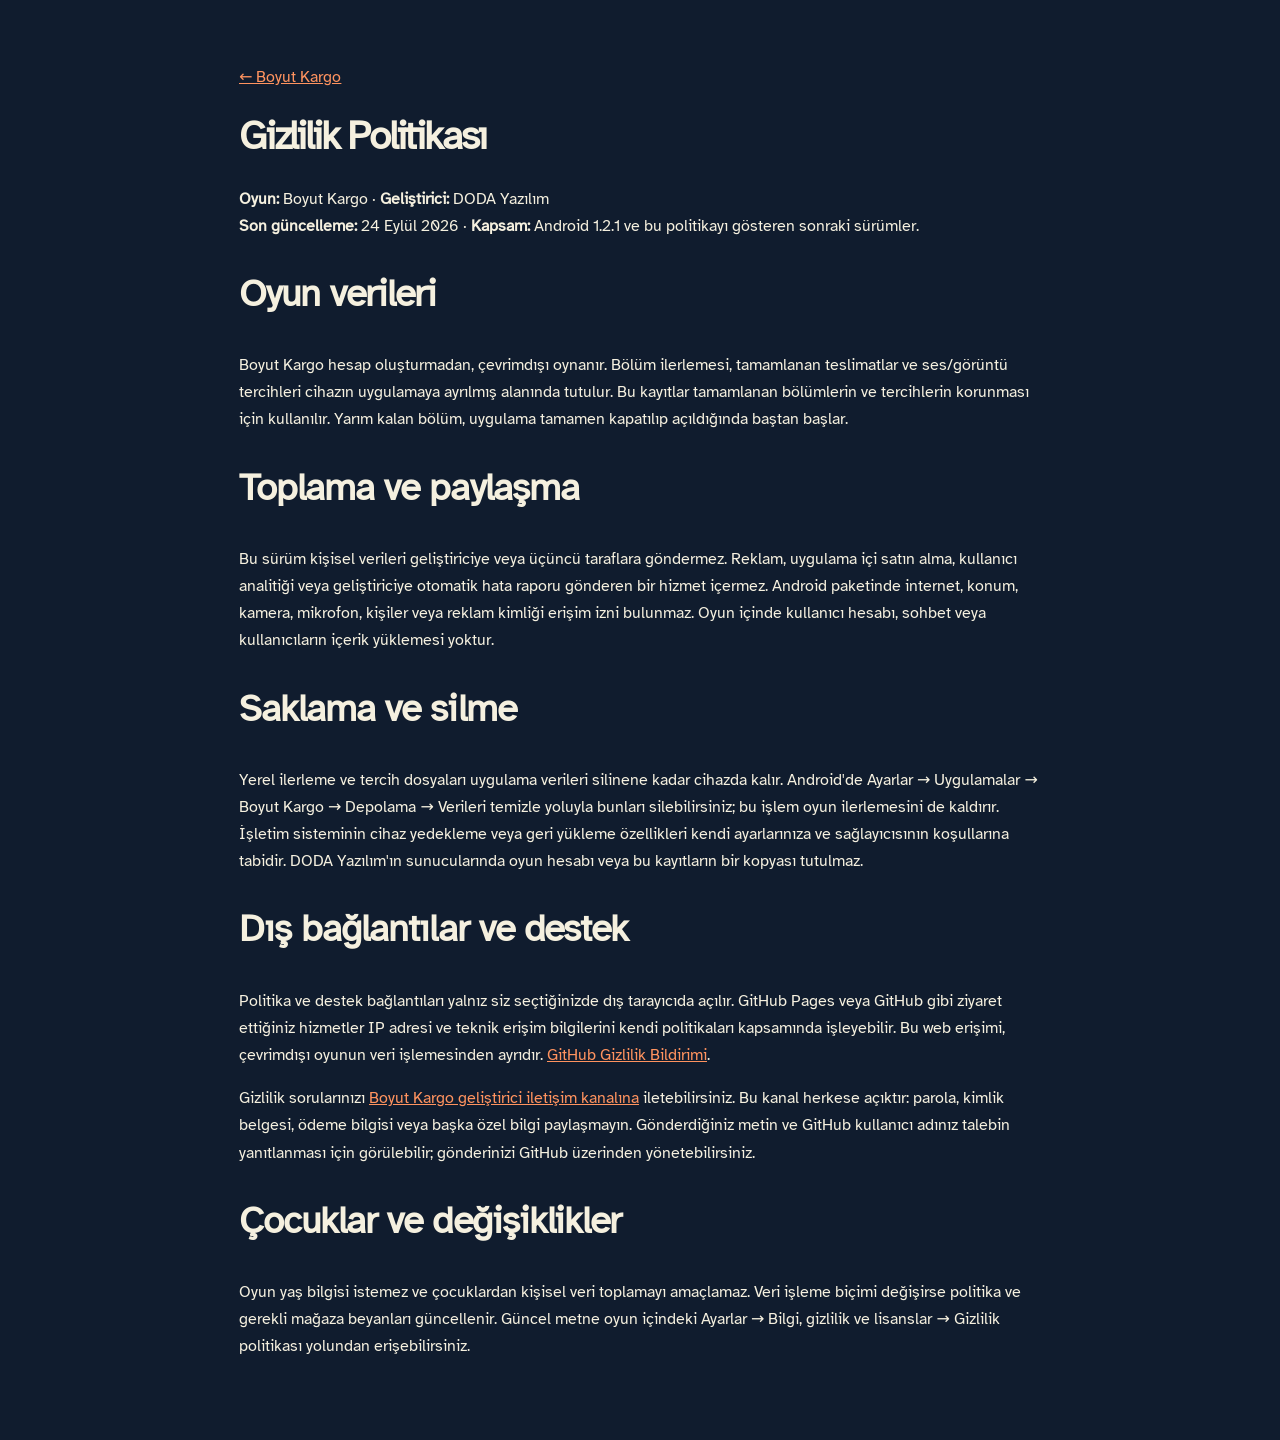
==== privacy.html @ 7e5d21e3 "Publish Boyut Kargo privacy policy for Play preparation" ====
<!doctype html>
<html lang="tr">
<head><meta charset="utf-8"><meta name="viewport" content="width=device-width,initial-scale=1"><meta name="description" content="DODA Yazılım Boyut Kargo oyununun gizlilik politikası."><title>Gizlilik Politikası — Boyut Kargo / DODA Yazılım</title><link rel="stylesheet" href="style.css"><style>.policy{max-width:850px;margin:40px auto;padding:24px;line-height:1.7}.policy h1{font-size:2.5rem}.policy h2{margin-top:2rem}.policy a{color:#ff935f}</style></head>
<body><main class="policy"><a href="./">← Boyut Kargo</a><h1>Gizlilik Politikası</h1>
<p><strong>Oyun:</strong> Boyut Kargo · <strong>Geliştirici:</strong> DODA Yazılım<br><strong>Son güncelleme:</strong> 24 Eylül 2026 · <strong>Kapsam:</strong> Android 1.2.1 ve bu politikayı gösteren sonraki sürümler.</p>
<h2>Oyun verileri</h2><p>Boyut Kargo hesap oluşturmadan, çevrimdışı oynanır. Bölüm ilerlemesi, tamamlanan teslimatlar ve ses/görüntü tercihleri cihazın uygulamaya ayrılmış alanında tutulur. Bu kayıtlar tamamlanan bölümlerin ve tercihlerin korunması için kullanılır. Yarım kalan bölüm, uygulama tamamen kapatılıp açıldığında baştan başlar.</p>
<h2>Toplama ve paylaşma</h2><p>Bu sürüm kişisel verileri geliştiriciye veya üçüncü taraflara göndermez. Reklam, uygulama içi satın alma, kullanıcı analitiği veya geliştiriciye otomatik hata raporu gönderen bir hizmet içermez. Android paketinde internet, konum, kamera, mikrofon, kişiler veya reklam kimliği erişim izni bulunmaz. Oyun içinde kullanıcı hesabı, sohbet veya kullanıcıların içerik yüklemesi yoktur.</p>
<h2>Saklama ve silme</h2><p>Yerel ilerleme ve tercih dosyaları uygulama verileri silinene kadar cihazda kalır. Android'de Ayarlar → Uygulamalar → Boyut Kargo → Depolama → Verileri temizle yoluyla bunları silebilirsiniz; bu işlem oyun ilerlemesini de kaldırır. İşletim sisteminin cihaz yedekleme veya geri yükleme özellikleri kendi ayarlarınıza ve sağlayıcısının koşullarına tabidir. DODA Yazılım'ın sunucularında oyun hesabı veya bu kayıtların bir kopyası tutulmaz.</p>
<h2>Dış bağlantılar ve destek</h2><p>Politika ve destek bağlantıları yalnız siz seçtiğinizde dış tarayıcıda açılır. GitHub Pages veya GitHub gibi ziyaret ettiğiniz hizmetler IP adresi ve teknik erişim bilgilerini kendi politikaları kapsamında işleyebilir. Bu web erişimi, çevrimdışı oyunun veri işlemesinden ayrıdır. <a href="https://docs.github.com/en/site-policy/privacy-policies/github-general-privacy-statement">GitHub Gizlilik Bildirimi</a>.</p>
<p>Gizlilik sorularınızı <a href="https://github.com/harunaras/boyut-kargo/issues/new">Boyut Kargo geliştirici iletişim kanalına</a> iletebilirsiniz. Bu kanal herkese açıktır: parola, kimlik belgesi, ödeme bilgisi veya başka özel bilgi paylaşmayın. Gönderdiğiniz metin ve GitHub kullanıcı adınız talebin yanıtlanması için görülebilir; gönderinizi GitHub üzerinden yönetebilirsiniz.</p>
<h2>Çocuklar ve değişiklikler</h2><p>Oyun yaş bilgisi istemez ve çocuklardan kişisel veri toplamayı amaçlamaz. Veri işleme biçimi değişirse politika ve gerekli mağaza beyanları güncellenir. Güncel metne oyun içindeki Ayarlar → Bilgi, gizlilik ve lisanslar → Gizlilik politikası yolundan erişebilirsiniz.</p>
</main></body></html>
---- style.css ----
@font-face{font-family:Atkinson;src:url('assets/font.ttf') format('truetype');font-display:swap}*{box-sizing:border-box}html{scroll-behavior:smooth}body{margin:0;background:#101c2e;color:#f5f0df;font-family:Atkinson,system-ui,sans-serif}a{color:inherit}a:focus-visible{outline:3px solid #63dbd9;outline-offset:6px}.top{max-width:1440px;padding:26px 48px;margin:auto;display:flex;align-items:center;justify-content:space-between;border-bottom:1px solid #344152}.brand{display:flex;align-items:center;gap:13px;letter-spacing:.12em;font-size:17px;font-weight:bold;text-decoration:none}.brand img{border-radius:10px}.edition,.eyebrow{font-size:12px;letter-spacing:.14em;color:#a4b7c8}.hero{max-width:1440px;margin:0 auto;display:grid;grid-template-columns: .9fr 1.1fr;align-items:center;gap:32px;padding:88px 48px 80px}.eyebrow{color:#ff945f}h1{font-size:clamp(48px,5.2vw,76px);line-height:1.06;letter-spacing:-.055em;margin:24px 0 28px;font-weight:700}h1 em{color:#ff7e40;font-style:normal}.intro>p{font-size:19px;line-height:1.6;max-width:480px;color:#c4cfd9}.downloads{display:flex;flex-direction:column;gap:12px;max-width:350px;margin-top:32px}.downloads a{padding:18px 22px;display:flex;justify-content:space-between;text-decoration:none;font-weight:bold;font-size:18px;transition:transform .15s,background .15s}.downloads a:hover{transform:translateY(-2px)}.primary{background:#ff7e40;color:#101c2e}.primary:hover{background:#ff9b6a}.secondary{border:1px solid #728296}.small,.intro>.small{font-size:13px;line-height:1.7;color:#a4b7c8}.hero-scene{margin:0;transform:rotate(-2deg);border:1px solid #3d5067;box-shadow:18px 22px 0 #0a1321;background:#080e17}.hero-scene img{display:block;width:100%;height:auto}.hero-scene figcaption{font-size:13px;letter-spacing:.1em;padding:18px 20px;display:flex;justify-content:space-between;background:#1c2b3b}.hero-scene figcaption span{color:#ff945f}.manifest{max-width:1344px;margin:0 auto;border-top:1px solid #344152;border-bottom:1px solid #344152;display:grid;grid-template-columns:repeat(3,1fr) 1.4fr;padding:32px 0;gap:25px;align-items:center}.manifest>div{display:flex;gap:15px;align-items:center}.manifest strong{font-size:48px;font-weight:400;color:#ff7e40}.manifest span{font-size:14px;color:#a4b7c8}.manifest p{font-size:20px;line-height:1.4;margin:0;border-left:1px solid #344152;padding-left:40px}.worlds{max-width:1440px;padding:92px 48px;margin:auto}h2{font-size:clamp(28px,3vw,42px);line-height:1.15;letter-spacing:-.025em;margin:17px 0 36px}.world-grid{display:grid;grid-template-columns:repeat(3,1fr);gap:28px}.world-grid img{width:100%;display:block;border:1px solid #344152;margin-bottom:23px}.world-grid article>span{font-size:11px;letter-spacing:.14em;color:#ff945f}h3{font-size:24px;font-weight:400;margin:14px 0 10px}.world-grid p{color:#a4b7c8;font-size:16px;line-height:1.5;margin:0}.play-info{max-width:1344px;margin:0 auto 70px;padding:48px 0;border-top:1px solid #344152;display:grid;grid-template-columns:1fr 1.4fr;gap:70px}.instructions p{font-size:16px;line-height:1.7;margin:0 0 22px;color:#b7c6d5}.instructions b{display:block;color:#f5f0df;margin-bottom:6px}.instructions .small{font-size:13px;color:#a4b7c8}code{color:#f5f0df}footer{max-width:1440px;margin:auto;padding:26px 48px 40px;border-top:1px solid #344152;font-size:12px;letter-spacing:.06em;color:#a4b7c8;display:flex;gap:32px;justify-content:space-between}footer a{text-decoration:none}@media(max-width:950px){.top{padding:20px 24px}.hero{padding:50px 24px;grid-template-columns:1fr}.hero-scene{margin:24px 0;transform:none}.intro>p{max-width:600px}.downloads{flex-direction:row;max-width:none}.downloads a{flex:1}.manifest{margin:0 24px;grid-template-columns:repeat(3,1fr)}.manifest p{grid-column:1/-1;border:0;padding:0}.worlds{padding:60px 24px}.world-grid{gap:18px}.play-info{margin:0 24px 40px;gap:30px;grid-template-columns:1fr}.play-info h2{margin-bottom:0}footer{padding:24px;flex-wrap:wrap}}@media(max-width:600px){.edition{display:none}h1{font-size:52px}.downloads{flex-direction:column}.manifest strong{font-size:36px}.manifest>div{align-items:flex-start;flex-direction:column;gap:5px}.world-grid{grid-template-columns:1fr;gap:40px}.hero-scene{box-shadow:8px 10px 0 #0a1321}.manifest p{font-size:18px}.hero{padding-top:38px}.brand{font-size:14px}.play-info{padding-top:35px}footer{gap:18px}}@media(prefers-reduced-motion:reduce){html{scroll-behavior:auto}.downloads a{transition:none}}
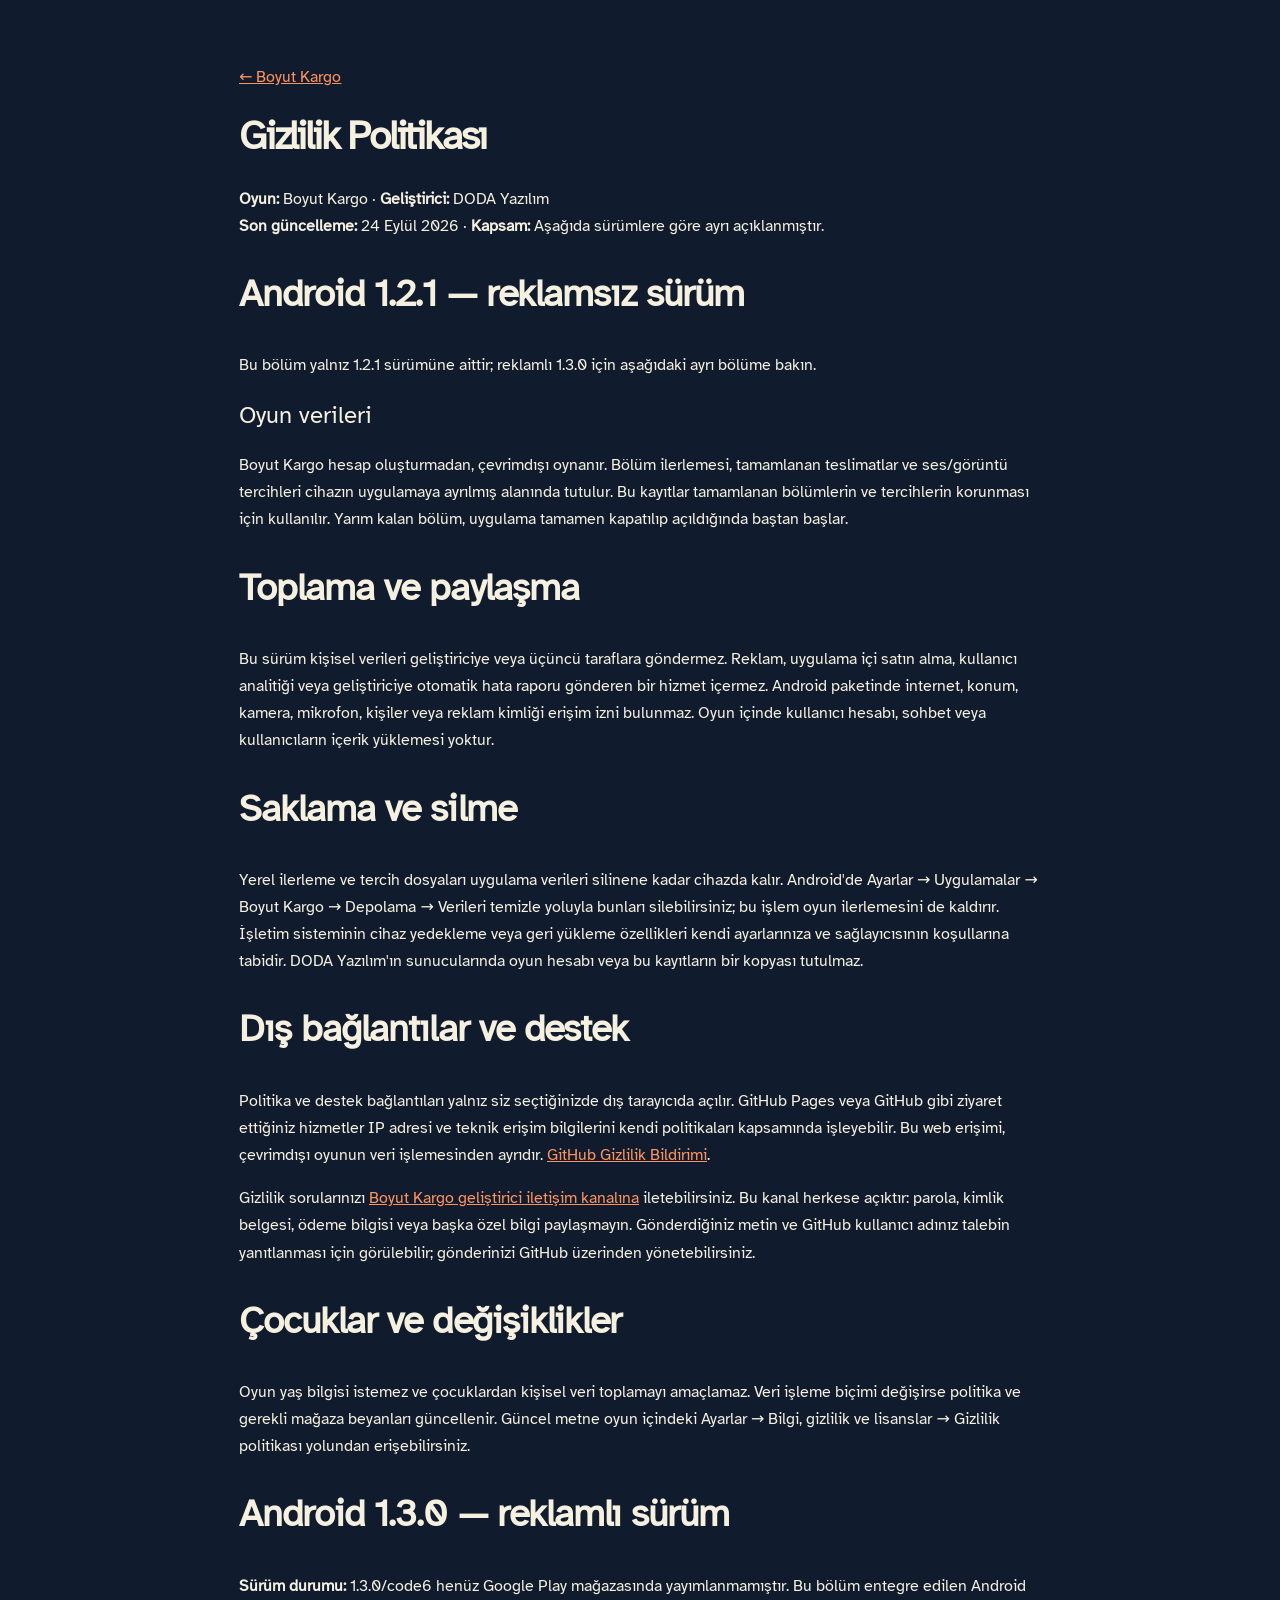
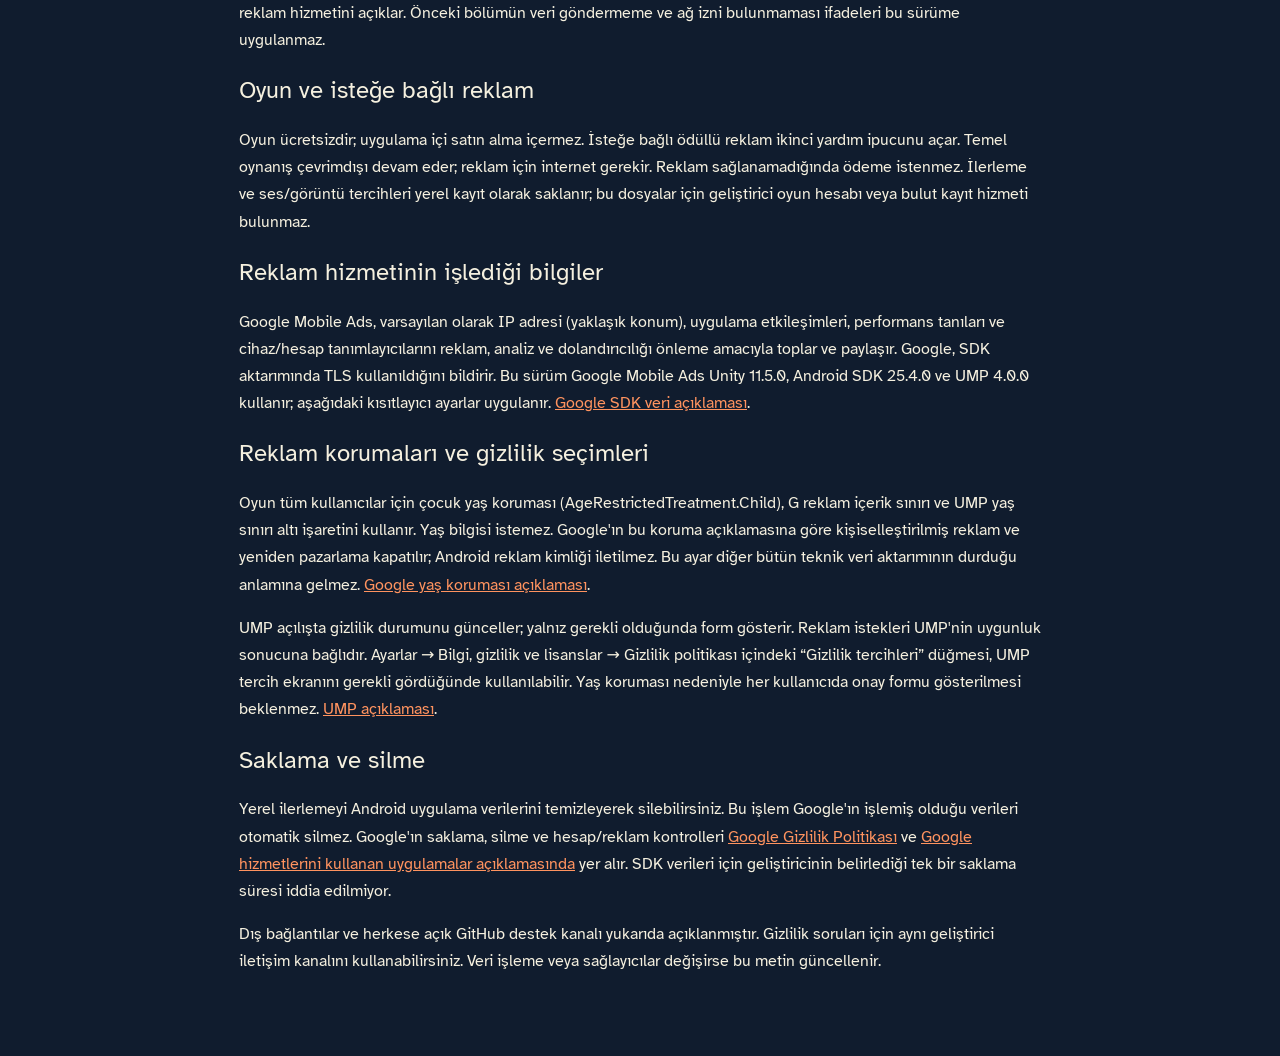
==== commit 9b1e124a: "Document optional rewarded ads privacy for Android 1.3.0" ====
--- a/privacy.html
+++ b/privacy.html
@@ -2,11 +2,20 @@
 <html lang="tr">
 <head><meta charset="utf-8"><meta name="viewport" content="width=device-width,initial-scale=1"><meta name="description" content="DODA Yazılım Boyut Kargo oyununun gizlilik politikası."><title>Gizlilik Politikası — Boyut Kargo / DODA Yazılım</title><link rel="stylesheet" href="style.css"><style>.policy{max-width:850px;margin:40px auto;padding:24px;line-height:1.7}.policy h1{font-size:2.5rem}.policy h2{margin-top:2rem}.policy a{color:#ff935f}</style></head>
 <body><main class="policy"><a href="./">← Boyut Kargo</a><h1>Gizlilik Politikası</h1>
-<p><strong>Oyun:</strong> Boyut Kargo · <strong>Geliştirici:</strong> DODA Yazılım<br><strong>Son güncelleme:</strong> 24 Eylül 2026 · <strong>Kapsam:</strong> Android 1.2.1 ve bu politikayı gösteren sonraki sürümler.</p>
-<h2>Oyun verileri</h2><p>Boyut Kargo hesap oluşturmadan, çevrimdışı oynanır. Bölüm ilerlemesi, tamamlanan teslimatlar ve ses/görüntü tercihleri cihazın uygulamaya ayrılmış alanında tutulur. Bu kayıtlar tamamlanan bölümlerin ve tercihlerin korunması için kullanılır. Yarım kalan bölüm, uygulama tamamen kapatılıp açıldığında baştan başlar.</p>
+<p><strong>Oyun:</strong> Boyut Kargo · <strong>Geliştirici:</strong> DODA Yazılım<br><strong>Son güncelleme:</strong> 24 Eylül 2026 · <strong>Kapsam:</strong> Aşağıda sürümlere göre ayrı açıklanmıştır.</p>
+<section id="v121"><h2>Android 1.2.1 — reklamsız sürüm</h2><p>Bu bölüm yalnız 1.2.1 sürümüne aittir; reklamlı 1.3.0 için aşağıdaki ayrı bölüme bakın.</p><h3>Oyun verileri</h3><p>Boyut Kargo hesap oluşturmadan, çevrimdışı oynanır. Bölüm ilerlemesi, tamamlanan teslimatlar ve ses/görüntü tercihleri cihazın uygulamaya ayrılmış alanında tutulur. Bu kayıtlar tamamlanan bölümlerin ve tercihlerin korunması için kullanılır. Yarım kalan bölüm, uygulama tamamen kapatılıp açıldığında baştan başlar.</p>
 <h2>Toplama ve paylaşma</h2><p>Bu sürüm kişisel verileri geliştiriciye veya üçüncü taraflara göndermez. Reklam, uygulama içi satın alma, kullanıcı analitiği veya geliştiriciye otomatik hata raporu gönderen bir hizmet içermez. Android paketinde internet, konum, kamera, mikrofon, kişiler veya reklam kimliği erişim izni bulunmaz. Oyun içinde kullanıcı hesabı, sohbet veya kullanıcıların içerik yüklemesi yoktur.</p>
 <h2>Saklama ve silme</h2><p>Yerel ilerleme ve tercih dosyaları uygulama verileri silinene kadar cihazda kalır. Android'de Ayarlar → Uygulamalar → Boyut Kargo → Depolama → Verileri temizle yoluyla bunları silebilirsiniz; bu işlem oyun ilerlemesini de kaldırır. İşletim sisteminin cihaz yedekleme veya geri yükleme özellikleri kendi ayarlarınıza ve sağlayıcısının koşullarına tabidir. DODA Yazılım'ın sunucularında oyun hesabı veya bu kayıtların bir kopyası tutulmaz.</p>
 <h2>Dış bağlantılar ve destek</h2><p>Politika ve destek bağlantıları yalnız siz seçtiğinizde dış tarayıcıda açılır. GitHub Pages veya GitHub gibi ziyaret ettiğiniz hizmetler IP adresi ve teknik erişim bilgilerini kendi politikaları kapsamında işleyebilir. Bu web erişimi, çevrimdışı oyunun veri işlemesinden ayrıdır. <a href="https://docs.github.com/en/site-policy/privacy-policies/github-general-privacy-statement">GitHub Gizlilik Bildirimi</a>.</p>
 <p>Gizlilik sorularınızı <a href="https://github.com/harunaras/boyut-kargo/issues/new">Boyut Kargo geliştirici iletişim kanalına</a> iletebilirsiniz. Bu kanal herkese açıktır: parola, kimlik belgesi, ödeme bilgisi veya başka özel bilgi paylaşmayın. Gönderdiğiniz metin ve GitHub kullanıcı adınız talebin yanıtlanması için görülebilir; gönderinizi GitHub üzerinden yönetebilirsiniz.</p>
 <h2>Çocuklar ve değişiklikler</h2><p>Oyun yaş bilgisi istemez ve çocuklardan kişisel veri toplamayı amaçlamaz. Veri işleme biçimi değişirse politika ve gerekli mağaza beyanları güncellenir. Güncel metne oyun içindeki Ayarlar → Bilgi, gizlilik ve lisanslar → Gizlilik politikası yolundan erişebilirsiniz.</p>
+</section>
+<section id="v130"><h2>Android 1.3.0 — reklamlı sürüm</h2>
+<p><strong>Sürüm durumu:</strong> 1.3.0/code6 henüz Google Play mağazasında yayımlanmamıştır. Bu bölüm entegre edilen Android reklam hizmetini açıklar. Önceki bölümün veri göndermeme ve ağ izni bulunmaması ifadeleri bu sürüme uygulanmaz.</p>
+<h3>Oyun ve isteğe bağlı reklam</h3><p>Oyun ücretsizdir; uygulama içi satın alma içermez. İsteğe bağlı ödüllü reklam ikinci yardım ipucunu açar. Temel oynanış çevrimdışı devam eder; reklam için internet gerekir. Reklam sağlanamadığında ödeme istenmez. İlerleme ve ses/görüntü tercihleri yerel kayıt olarak saklanır; bu dosyalar için geliştirici oyun hesabı veya bulut kayıt hizmeti bulunmaz.</p>
+<h3>Reklam hizmetinin işlediği bilgiler</h3><p>Google Mobile Ads, varsayılan olarak IP adresi (yaklaşık konum), uygulama etkileşimleri, performans tanıları ve cihaz/hesap tanımlayıcılarını reklam, analiz ve dolandırıcılığı önleme amacıyla toplar ve paylaşır. Google, SDK aktarımında TLS kullanıldığını bildirir. Bu sürüm Google Mobile Ads Unity 11.5.0, Android SDK 25.4.0 ve UMP 4.0.0 kullanır; aşağıdaki kısıtlayıcı ayarlar uygulanır. <a href="https://developers.google.com/admob/unity/privacy/play-data-disclosure">Google SDK veri açıklaması</a>.</p>
+<h3>Reklam korumaları ve gizlilik seçimleri</h3><p>Oyun tüm kullanıcılar için çocuk yaş koruması (AgeRestrictedTreatment.Child), G reklam içerik sınırı ve UMP yaş sınırı altı işaretini kullanır. Yaş bilgisi istemez. Google'ın bu koruma açıklamasına göre kişiselleştirilmiş reklam ve yeniden pazarlama kapatılır; Android reklam kimliği iletilmez. Bu ayar diğer bütün teknik veri aktarımının durduğu anlamına gelmez. <a href="https://support.google.com/admob/answer/6219315">Google yaş koruması açıklaması</a>.</p>
+<p>UMP açılışta gizlilik durumunu günceller; yalnız gerekli olduğunda form gösterir. Reklam istekleri UMP'nin uygunluk sonucuna bağlıdır. Ayarlar → Bilgi, gizlilik ve lisanslar → Gizlilik politikası içindeki “Gizlilik tercihleri” düğmesi, UMP tercih ekranını gerekli gördüğünde kullanılabilir. Yaş koruması nedeniyle her kullanıcıda onay formu gösterilmesi beklenmez. <a href="https://developers.google.com/admob/unity/privacy">UMP açıklaması</a>.</p>
+<h3>Saklama ve silme</h3><p>Yerel ilerlemeyi Android uygulama verilerini temizleyerek silebilirsiniz. Bu işlem Google'ın işlemiş olduğu verileri otomatik silmez. Google'ın saklama, silme ve hesap/reklam kontrolleri <a href="https://policies.google.com/privacy?hl=tr">Google Gizlilik Politikası</a> ve <a href="https://policies.google.com/technologies/partner-sites?hl=tr">Google hizmetlerini kullanan uygulamalar açıklamasında</a> yer alır. SDK verileri için geliştiricinin belirlediği tek bir saklama süresi iddia edilmiyor.</p>
+<p>Dış bağlantılar ve herkese açık GitHub destek kanalı yukarıda açıklanmıştır. Gizlilik soruları için aynı geliştirici iletişim kanalını kullanabilirsiniz. Veri işleme veya sağlayıcılar değişirse bu metin güncellenir.</p></section>
 </main></body></html>
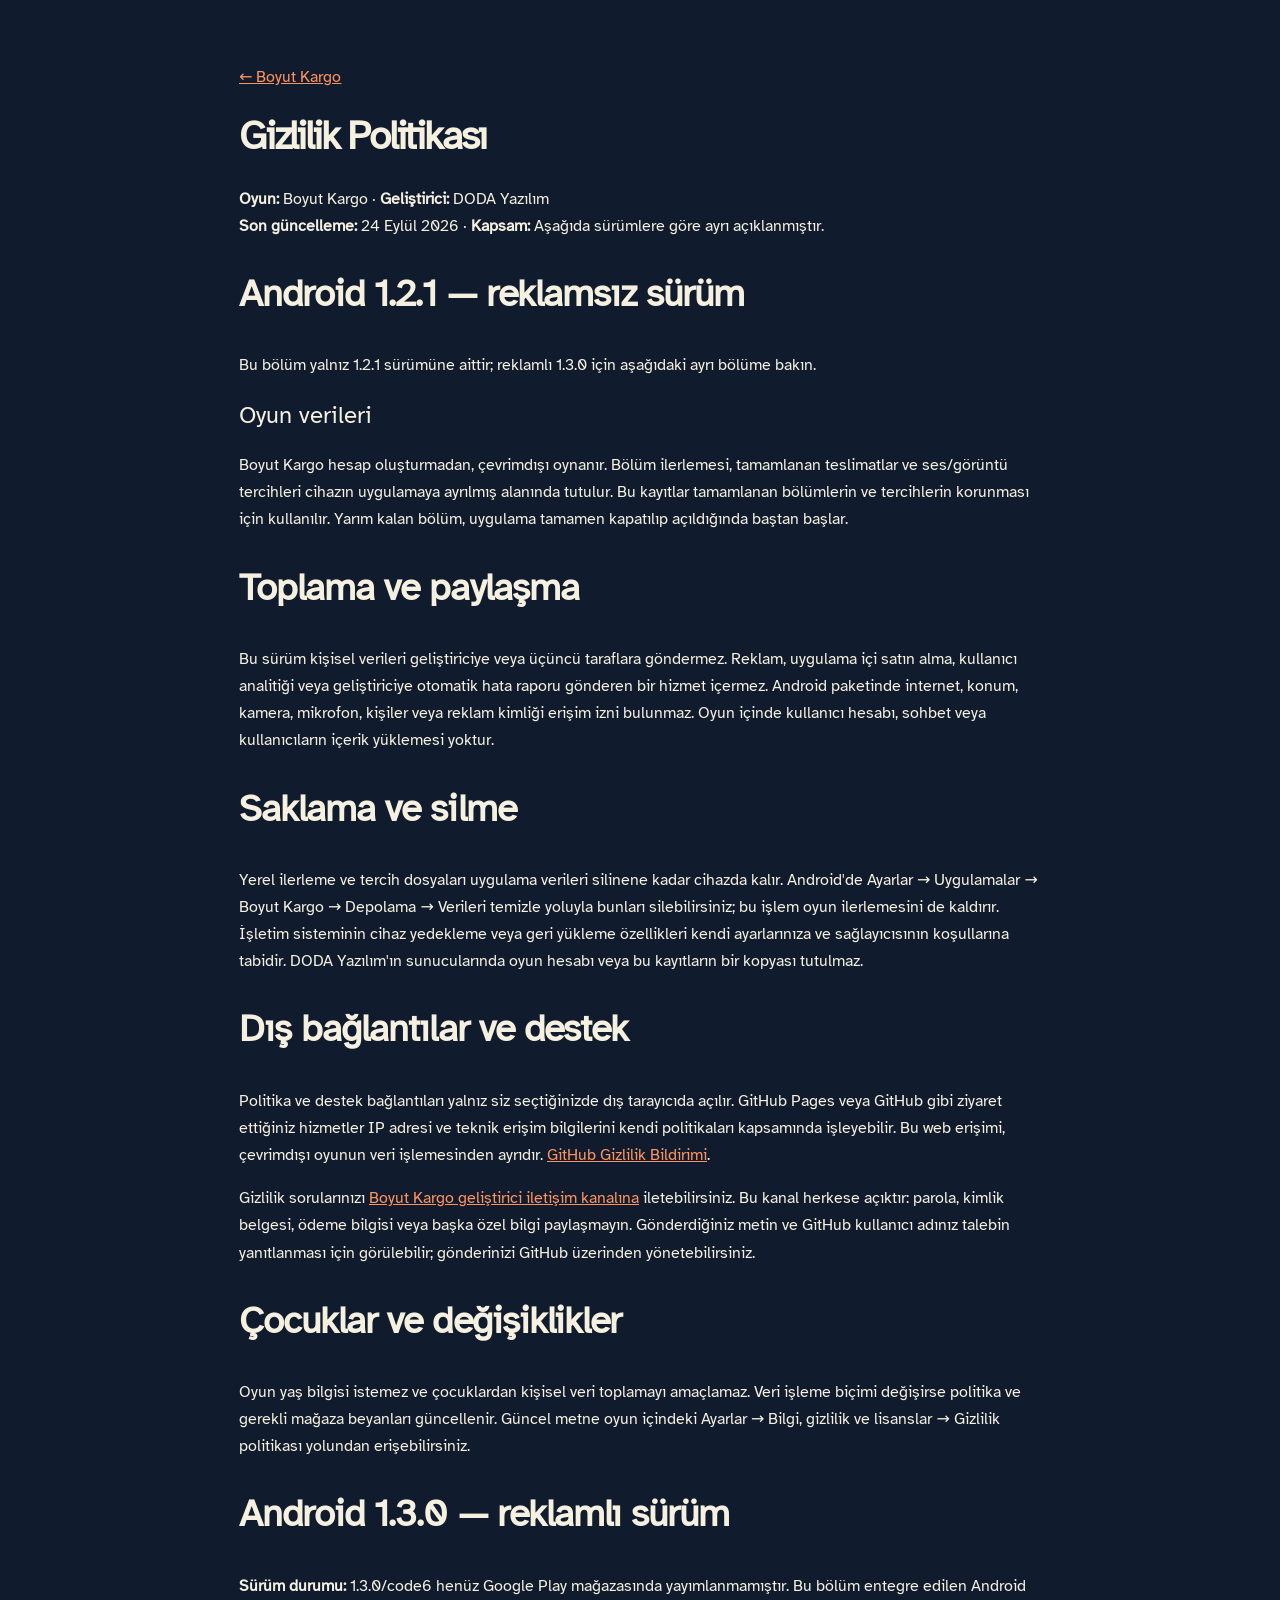
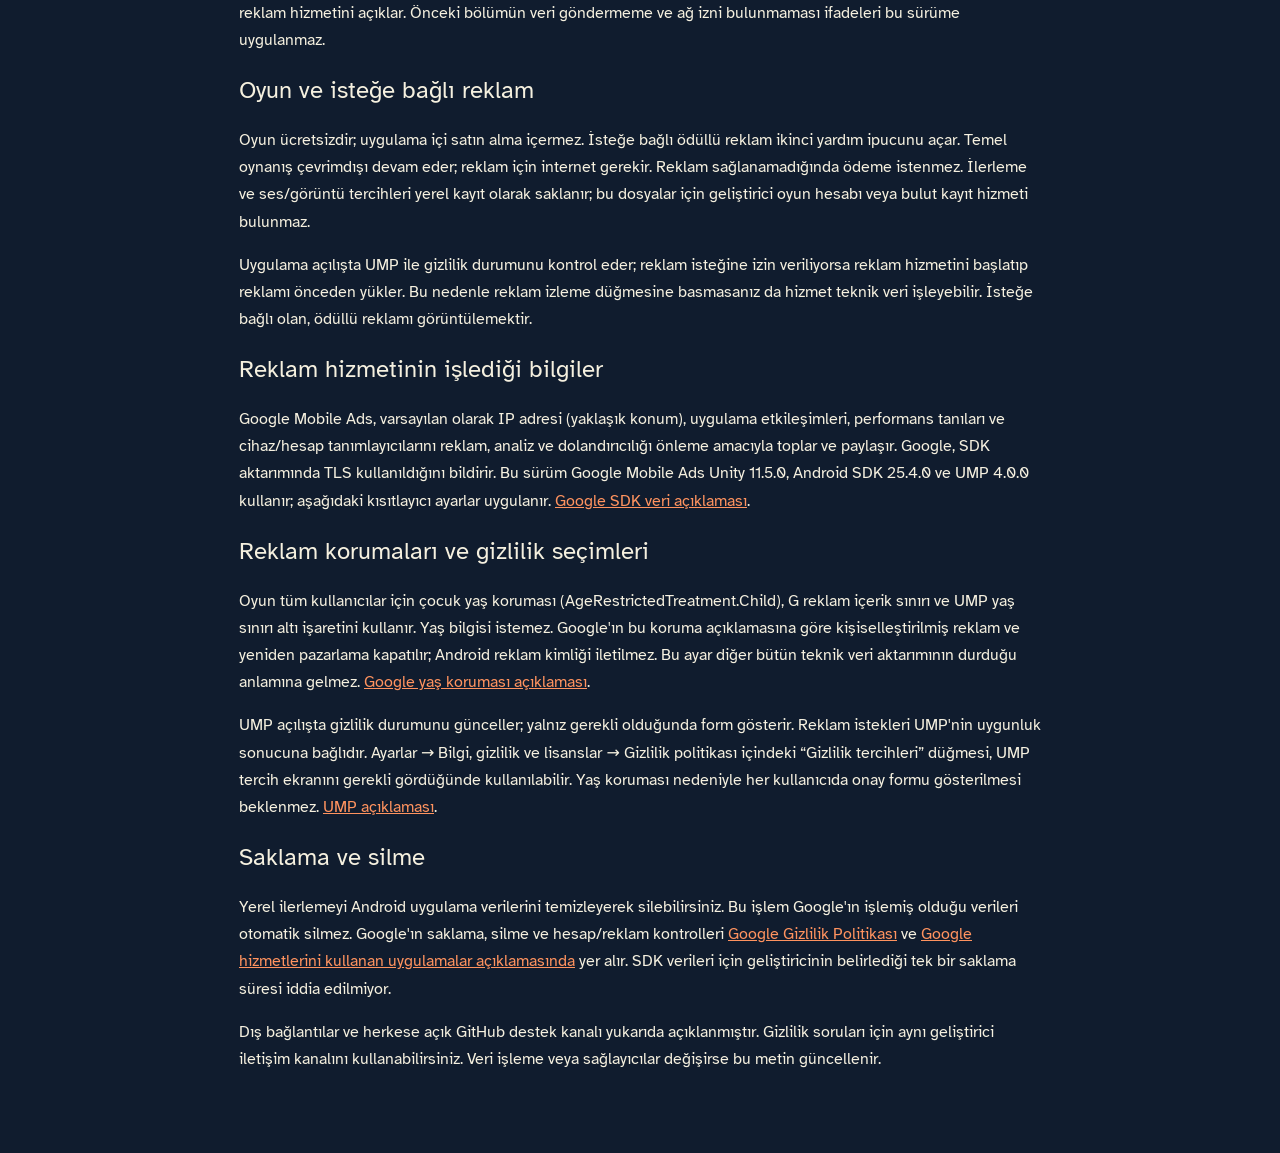
==== commit 665d342c: "Clarify startup ad loading in privacy policy" ====
--- a/privacy.html
+++ b/privacy.html
@@ -13,9 +13,10 @@
 <section id="v130"><h2>Android 1.3.0 — reklamlı sürüm</h2>
 <p><strong>Sürüm durumu:</strong> 1.3.0/code6 henüz Google Play mağazasında yayımlanmamıştır. Bu bölüm entegre edilen Android reklam hizmetini açıklar. Önceki bölümün veri göndermeme ve ağ izni bulunmaması ifadeleri bu sürüme uygulanmaz.</p>
 <h3>Oyun ve isteğe bağlı reklam</h3><p>Oyun ücretsizdir; uygulama içi satın alma içermez. İsteğe bağlı ödüllü reklam ikinci yardım ipucunu açar. Temel oynanış çevrimdışı devam eder; reklam için internet gerekir. Reklam sağlanamadığında ödeme istenmez. İlerleme ve ses/görüntü tercihleri yerel kayıt olarak saklanır; bu dosyalar için geliştirici oyun hesabı veya bulut kayıt hizmeti bulunmaz.</p>
-<h3>Reklam hizmetinin işlediği bilgiler</h3><p>Google Mobile Ads, varsayılan olarak IP adresi (yaklaşık konum), uygulama etkileşimleri, performans tanıları ve cihaz/hesap tanımlayıcılarını reklam, analiz ve dolandırıcılığı önleme amacıyla toplar ve paylaşır. Google, SDK aktarımında TLS kullanıldığını bildirir. Bu sürüm Google Mobile Ads Unity 11.5.0, Android SDK 25.4.0 ve UMP 4.0.0 kullanır; aşağıdaki kısıtlayıcı ayarlar uygulanır. <a href="https://developers.google.com/admob/unity/privacy/play-data-disclosure">Google SDK veri açıklaması</a>.</p>
+<p>Uygulama açılışta UMP ile gizlilik durumunu kontrol eder; reklam isteğine izin veriliyorsa reklam hizmetini başlatıp reklamı önceden yükler. Bu nedenle reklam izleme düğmesine basmasanız da hizmet teknik veri işleyebilir. İsteğe bağlı olan, ödüllü reklamı görüntülemektir.</p><h3>Reklam hizmetinin işlediği bilgiler</h3><p>Google Mobile Ads, varsayılan olarak IP adresi (yaklaşık konum), uygulama etkileşimleri, performans tanıları ve cihaz/hesap tanımlayıcılarını reklam, analiz ve dolandırıcılığı önleme amacıyla toplar ve paylaşır. Google, SDK aktarımında TLS kullanıldığını bildirir. Bu sürüm Google Mobile Ads Unity 11.5.0, Android SDK 25.4.0 ve UMP 4.0.0 kullanır; aşağıdaki kısıtlayıcı ayarlar uygulanır. <a href="https://developers.google.com/admob/unity/privacy/play-data-disclosure">Google SDK veri açıklaması</a>.</p>
 <h3>Reklam korumaları ve gizlilik seçimleri</h3><p>Oyun tüm kullanıcılar için çocuk yaş koruması (AgeRestrictedTreatment.Child), G reklam içerik sınırı ve UMP yaş sınırı altı işaretini kullanır. Yaş bilgisi istemez. Google'ın bu koruma açıklamasına göre kişiselleştirilmiş reklam ve yeniden pazarlama kapatılır; Android reklam kimliği iletilmez. Bu ayar diğer bütün teknik veri aktarımının durduğu anlamına gelmez. <a href="https://support.google.com/admob/answer/6219315">Google yaş koruması açıklaması</a>.</p>
 <p>UMP açılışta gizlilik durumunu günceller; yalnız gerekli olduğunda form gösterir. Reklam istekleri UMP'nin uygunluk sonucuna bağlıdır. Ayarlar → Bilgi, gizlilik ve lisanslar → Gizlilik politikası içindeki “Gizlilik tercihleri” düğmesi, UMP tercih ekranını gerekli gördüğünde kullanılabilir. Yaş koruması nedeniyle her kullanıcıda onay formu gösterilmesi beklenmez. <a href="https://developers.google.com/admob/unity/privacy">UMP açıklaması</a>.</p>
 <h3>Saklama ve silme</h3><p>Yerel ilerlemeyi Android uygulama verilerini temizleyerek silebilirsiniz. Bu işlem Google'ın işlemiş olduğu verileri otomatik silmez. Google'ın saklama, silme ve hesap/reklam kontrolleri <a href="https://policies.google.com/privacy?hl=tr">Google Gizlilik Politikası</a> ve <a href="https://policies.google.com/technologies/partner-sites?hl=tr">Google hizmetlerini kullanan uygulamalar açıklamasında</a> yer alır. SDK verileri için geliştiricinin belirlediği tek bir saklama süresi iddia edilmiyor.</p>
 <p>Dış bağlantılar ve herkese açık GitHub destek kanalı yukarıda açıklanmıştır. Gizlilik soruları için aynı geliştirici iletişim kanalını kullanabilirsiniz. Veri işleme veya sağlayıcılar değişirse bu metin güncellenir.</p></section>
 </main></body></html>
+
